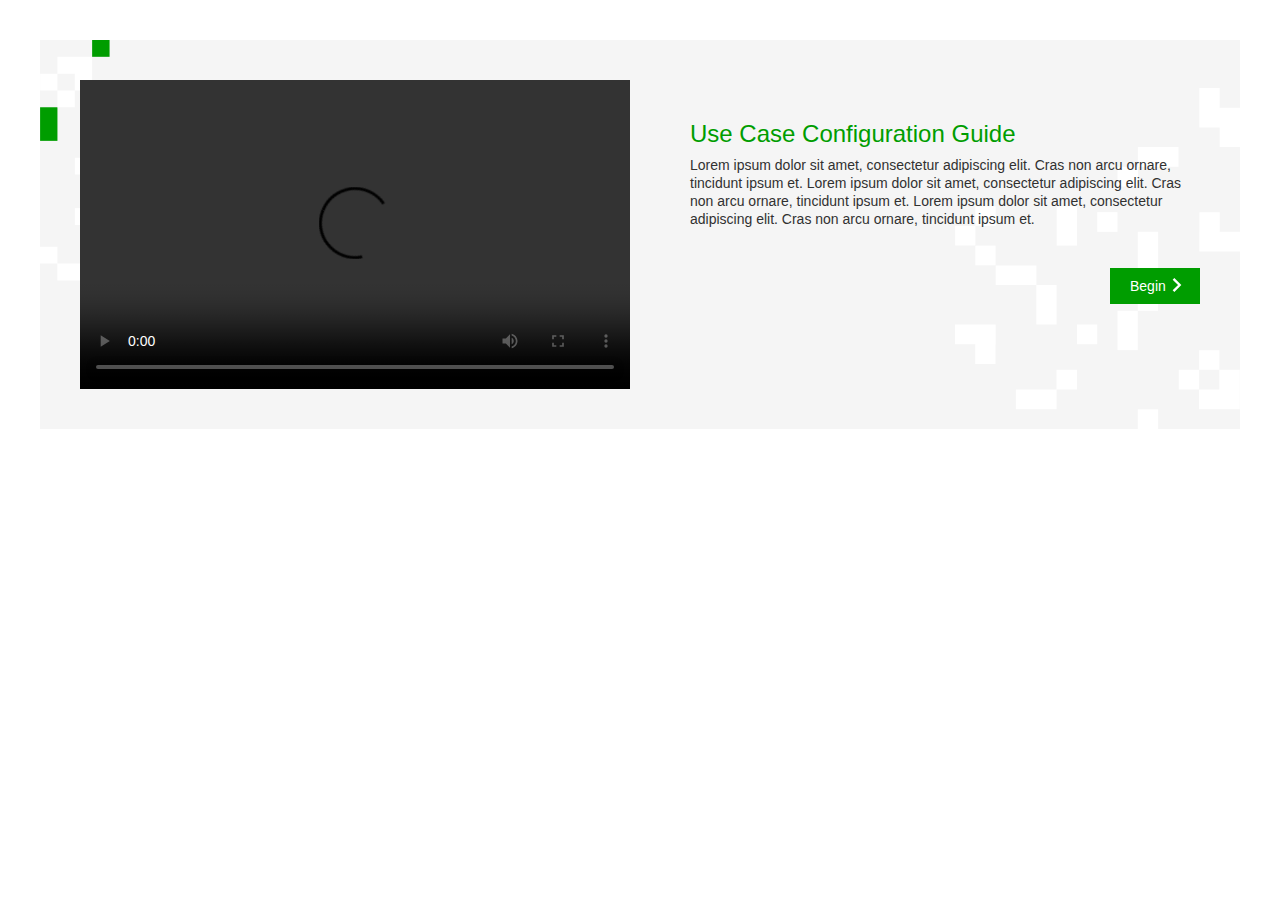
==== index.html @ f62fd621 "ready for review" ====
<!DOCTYPE html>
<html>
<head>
  <title>Use Case Configuration Guide</title>

  <link href="css/style.css" rel="stylesheet" type="text/css">
  
  <meta name="viewport" content="width=device-width, initial-scale=1.0">

  <script src="js/SCORM_API_wrapper.js" type="text/javascript"></script>
  <script src="https://cdnjs.cloudflare.com/ajax/libs/gsap/3.6.0/gsap.min.js"></script>
</head>

<body>
  <div class='container'>
    <video class='cont-vid' width='550' height='309' controls>
      <source src="assets/temp_vid.mp4" type="video/mp4">
    </video>
    <div class='cont-text'>
      <div id='p-header'>Use Case Configuration Guide</div>
      <div id='p-body'>Lorem ipsum dolor sit amet, consectetur adipiscing elit. Cras non arcu ornare, tincidunt ipsum et. Lorem ipsum dolor sit amet, consectetur adipiscing elit. Cras non arcu ornare, tincidunt ipsum et. Lorem ipsum dolor sit amet, consectetur adipiscing elit. Cras non arcu ornare, tincidunt ipsum et.</div>
      <a class='gen-link' href="slides.html">Begin</a>
    </div>
  </div>

  
</body>
</html>
---- css/style.css ----
body {
    margin: 0;
    padding: 0;
    background-color: #ffffff;
}

@font-face {
  font-family: Lausanne 300;
  src: url('../fonts/500/Lausanne-300.eot');
  src: url('../fonts/500/Lausanne-300.woff') format('woff'),
       url('../fonts/500/Lausanne-300.woff2') format('woff2'),
       url('../fonts/500/Lausanne-300.svg') format('svg'),
       url('../fonts/500/Lausanne-300.ttf') format('truetype');
  font-weight: 300;
  font-style: normal;
}

@font-face {
    font-family: Lausanne 500;
    src: url('../fonts/500/Lausanne-500.eot');
    src: url('../fonts/500/Lausanne-500.woff') format('woff'),
         url('../fonts/500/Lausanne-500.woff2') format('woff2'),
         url('../fonts/500/Lausanne-500.svg') format('svg'),
         url('../fonts/500/Lausanne-500.ttf') format('truetype');
    font-weight:500;
    font-style: normal;
}

@font-face {
    font-family: Lausanne 800;
    src: url('../fonts/500/Lausanne-800.eot');
    src: url('../fonts/500/Lausanne-800.woff') format('woff'),
         url('../fonts/500/Lausanne-800.woff2') format('woff2'),
         url('../fonts/500/Lausanne-800.svg') format('svg'),
         url('../fonts/500/Lausanne-800.ttf') format('truetype');
    font-weight: 800;
    font-style: normal;
}

.container {
  display: flex;
  height: 100%;
  margin: 40px;
  background-color: #f5f5f5;
}

.cont-vid{
  padding: 40px;
  background-image: url(../assets/start_bg.svg);
  background-size: 22%;
  background-position: left top;
  background-repeat: no-repeat;
  background-color: #f5f5f5;
}

.cont-text{
  flex-grow: 1;
  padding: 40px 40px 40px 20px;
  background-image: url(../assets/start_bg2.svg);
  background-size: 50%;
  background-position: right bottom;
  background-repeat: no-repeat;
  background-color: #f5f5f5;
}

#p-header{
  padding-top: 40px;
  padding-bottom: 8px;
  font-family: 'Lausanne 800', Arial, sans-serif;
  font-size: 24px;
  color: #009d00;
}

#p-body{
  font-family: 'Lausanne 300', Arial, sans-serif;
  font-size: 14px;
  line-height: 18px;
  color: #313131;
}

.gen-link{
  cursor: pointer;
  text-decoration: none;
  background-image: url(../assets/gen_link.svg);
  background-size: 14px 14px;
  background-position: 60px 10px;
  background-repeat: no-repeat;
  font-family: 'Lausanne 500', Arial, sans-serif;
  font-size: 14px;
  width: 50px;
  color: #ffffff;
  padding: 10px 20px 10px 20px;
  margin-top: 40px;
  float: right;
  background-color: #009d00;
}

a:hover {
  background-color: #318e00;
}
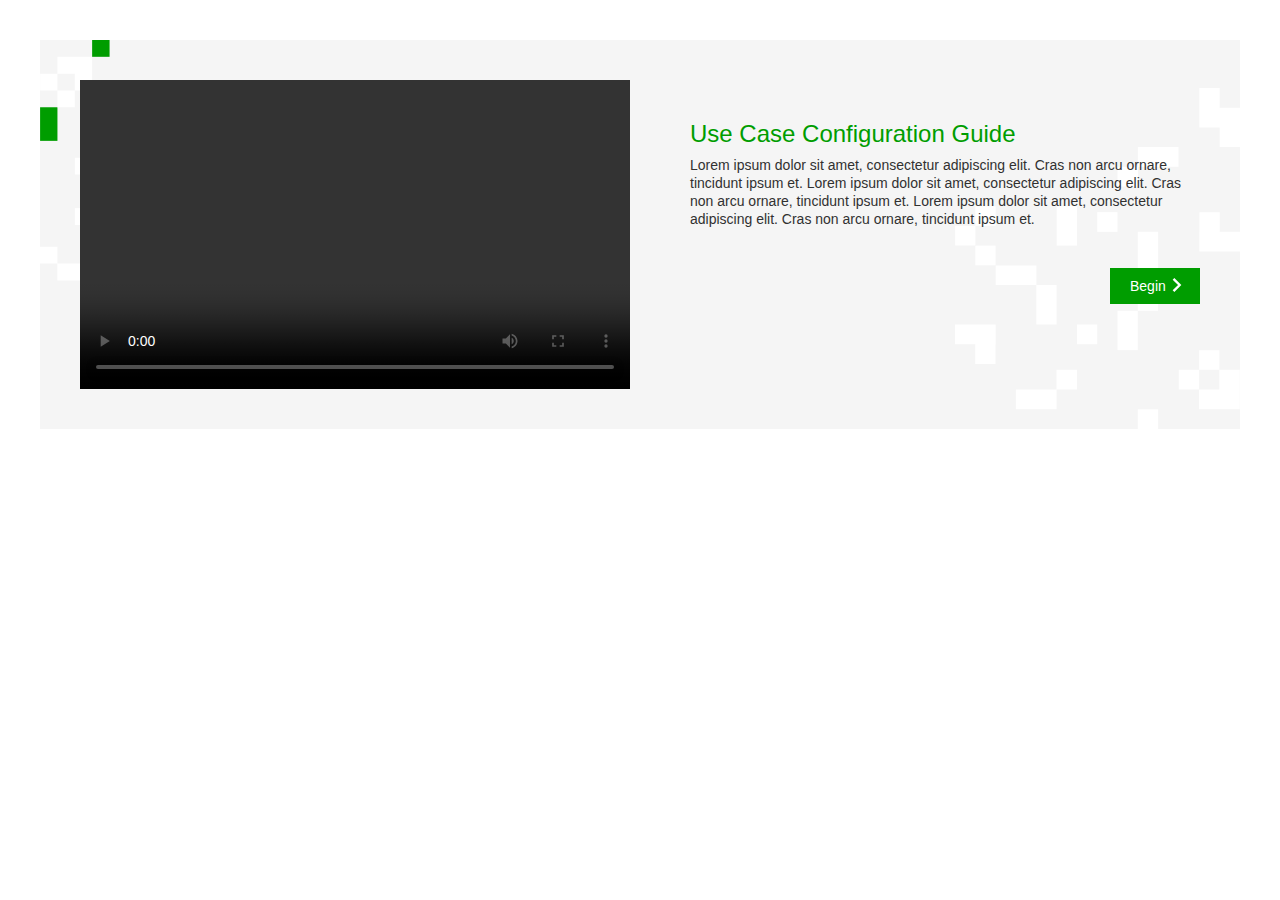
==== commit 05089d30: "vid to image" ====
--- a/index.html
+++ b/index.html
@@ -14,7 +14,9 @@
 <body>
   <div class='container'>
     <video class='cont-vid' width='550' height='309' controls>
-      <source src="assets/temp_vid.mp4" type="video/mp4">
+      <!-- <source src="assets/temp_vid.mp4" type="video/mp4"> -->
+      <img src="assets/tempVid.jpg" alt="video">
+
     </video>
     <div class='cont-text'>
       <div id='p-header'>Use Case Configuration Guide</div>
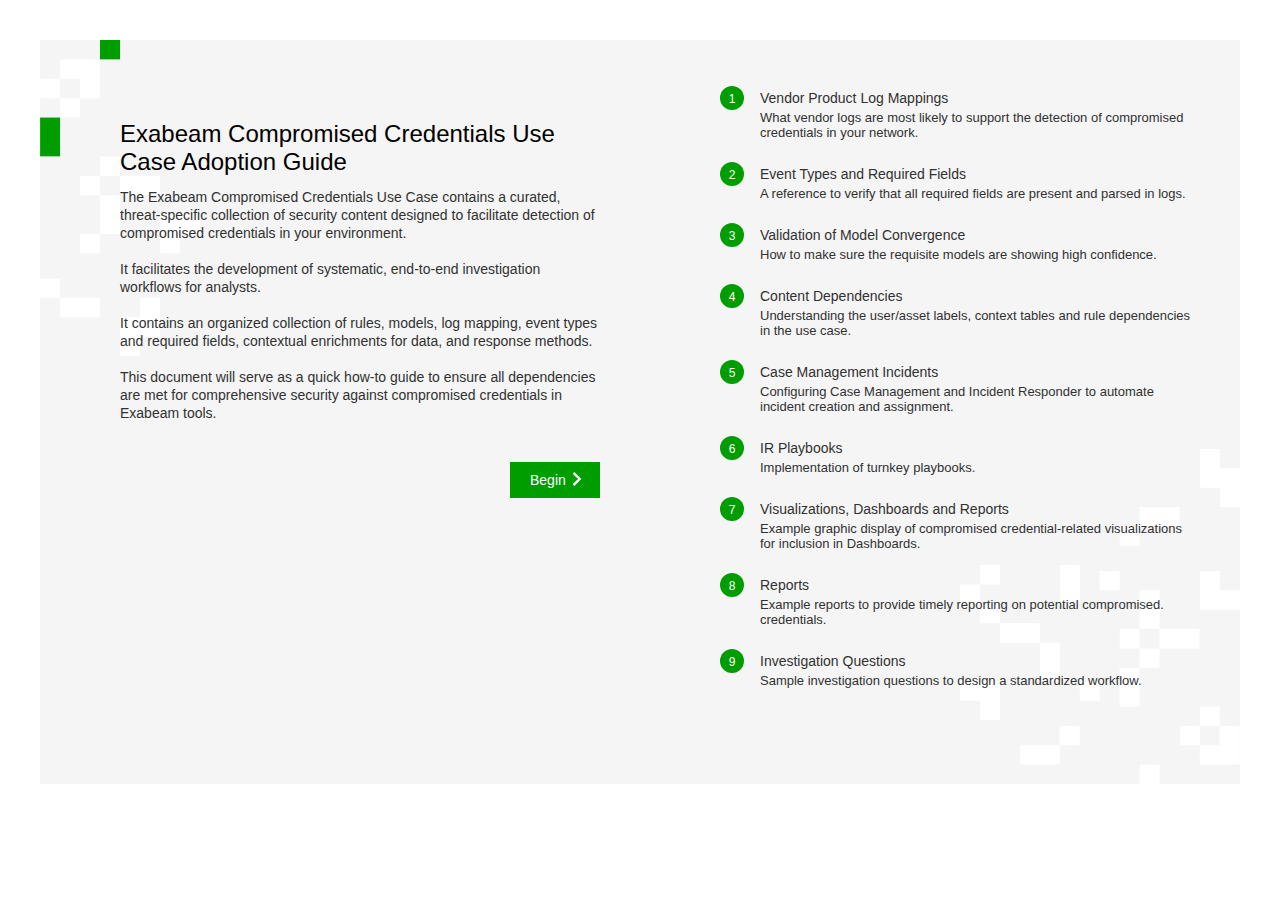
==== commit 2601e0d7: "updated start page and slide margins" ====
--- a/index.html
+++ b/index.html
@@ -13,15 +13,78 @@
 
 <body>
   <div class='container'>
-    <video class='cont-vid' width='550' height='309' controls>
-      <!-- <source src="assets/temp_vid.mp4" type="video/mp4"> -->
+    <div class='cont-text'>
+      <div id='p-header'>Exabeam Compromised Credentials Use Case Adoption Guide</div>
+      <div id='p-body'>The Exabeam Compromised Credentials Use Case contains a curated, threat-specific collection of security content designed to facilitate detection of compromised credentials in your environment.</br></br> 
+
+        It facilitates the development of systematic, end-to-end investigation workflows for analysts.</br></br>  
+        
+        It contains an organized collection of rules, models, log mapping, event types and required fields, contextual enrichments for data, and response methods.</br></br> 
+        
+        This document will serve as a quick how-to guide to ensure all dependencies are met for comprehensive security against compromised credentials in Exabeam tools. 
+        </div>
+      <a class='gen-link' href="slides.html">Begin</a>
+    </div>
+    <!-- <video class='cont-vid' width='550' height='309' controls>
+      <source src="assets/temp_vid.mp4" type="video/mp4">
       <img src="assets/tempVid.jpg" alt="video">
 
-    </video>
-    <div class='cont-text'>
-      <div id='p-header'>Use Case Configuration Guide</div>
-      <div id='p-body'>Lorem ipsum dolor sit amet, consectetur adipiscing elit. Cras non arcu ornare, tincidunt ipsum et. Lorem ipsum dolor sit amet, consectetur adipiscing elit. Cras non arcu ornare, tincidunt ipsum et. Lorem ipsum dolor sit amet, consectetur adipiscing elit. Cras non arcu ornare, tincidunt ipsum et.</div>
-      <a class='gen-link' href="slides.html">Begin</a>
+    </video> -->
+    <div class='cont-text2'>
+      <div class='p-header-list'>
+        <div id='p-num'>1</div>
+        <div id='p-title-list'>Vendor Product Log Mappings
+          <div id='p-subtitle-list'>What vendor logs are most likely to support the detection of compromised credentials in your network.</div>
+        </div>
+      </div>
+      <div class='p-header-list'>
+        <div id='p-num'>2</div>
+        <div id='p-title-list'>Event Types and Required Fields
+          <div id='p-subtitle-list'>A reference to verify that all required fields are present and parsed in logs. </div>
+        </div>
+      </div>
+      <div class='p-header-list'>
+        <div id='p-num'>3</div>
+        <div id='p-title-list'>Validation of Model Convergence
+          <div id='p-subtitle-list'>How to make sure the requisite models are showing high confidence.</div>
+        </div>
+      </div>
+      <div class='p-header-list'>
+        <div id='p-num'>4</div>
+        <div id='p-title-list'>Content Dependencies
+          <div id='p-subtitle-list'>Understanding the user/asset labels, context tables and rule dependencies in the use case.</div>
+        </div>
+      </div>
+      <div class='p-header-list'>
+        <div id='p-num'>5</div>
+        <div id='p-title-list'>Case Management Incidents
+          <div id='p-subtitle-list'>Configuring Case Management and Incident Responder to automate incident creation and assignment.</div>
+        </div>
+      </div>
+      <div class='p-header-list'>
+        <div id='p-num'>6</div>
+        <div id='p-title-list'>IR Playbooks
+          <div id='p-subtitle-list'>Implementation of turnkey playbooks.</div>
+        </div>
+      </div>
+      <div class='p-header-list'>
+        <div id='p-num'>7</div>
+        <div id='p-title-list'>Visualizations, Dashboards and Reports
+          <div id='p-subtitle-list'>Example graphic display of compromised credential-related visualizations for inclusion in Dashboards.</div>
+        </div>
+      </div>
+      <div class='p-header-list'>
+        <div id='p-num'>8</div>
+        <div id='p-title-list'>Reports
+          <div id='p-subtitle-list'>Example reports to provide timely reporting on potential compromised. credentials. </div>
+        </div>
+      </div>
+      <div class='p-header-list'>
+        <div id='p-num'>9</div>
+        <div id='p-title-list'>Investigation Questions
+          <div id='p-subtitle-list'>Sample investigation questions to design a standardized workflow. </div>
+        </div>
+      </div>
     </div>
   </div>
 
--- a/css/style.css
+++ b/css/style.css
@@ -44,18 +44,29 @@
   background-color: #f5f5f5;
 }
 
-.cont-vid{
+/* .cont-vid{
   padding: 40px;
   background-image: url(../assets/start_bg.svg);
   background-size: 22%;
   background-position: left top;
   background-repeat: no-repeat;
   background-color: #f5f5f5;
+} */
+
+.cont-text{
+  width: 50%;
+  padding: 40px 80px 80px 80px;
+  background-image: url(../assets/start_bg.svg);
+  background-size: 25%;
+  background-position: left top;
+  background-repeat: no-repeat;
+  background-color: #f5f5f5;
 }
 
-.cont-text{
+.cont-text2{
+  width: 50%;
   flex-grow: 1;
-  padding: 40px 40px 40px 20px;
+  padding: 40px 40px 80px 40px;
   background-image: url(../assets/start_bg2.svg);
   background-size: 50%;
   background-position: right bottom;
@@ -65,10 +76,10 @@
 
 #p-header{
   padding-top: 40px;
-  padding-bottom: 8px;
+  padding-bottom: 12px;
   font-family: 'Lausanne 800', Arial, sans-serif;
   font-size: 24px;
-  color: #009d00;
+  color: #000000;
 }
 
 #p-body{
@@ -97,4 +108,39 @@
 
 a:hover {
   background-color: #318e00;
+}
+
+.p-header-list{
+  display: flex;
+  margin-bottom: 16px;
+}
+
+#p-num{
+  flex-shrink: 0;
+  width: 24px;
+  height: 24px;
+  padding-top: 12px;
+  text-align: center;
+  background-image: url(../assets/circle_green.svg);
+  background-position: center;
+  background-size: 24px 24px;
+  background-repeat: no-repeat;
+  font-family: 'Lausanne 800', Arial, sans-serif;
+  font-size: 12px;
+  color: #ffffff;
+}
+
+#p-title-list{
+  font-family: 'Lausanne 800', Arial, sans-serif;
+  font-size: 14px;
+  color: #313131;
+  padding-top: 10px;
+  padding-left: 16px;
+}
+
+#p-subtitle-list{
+  font-family: 'Lausanne 300', Arial, sans-serif;
+  font-size: 13px;
+  color: #313131;
+  padding-top: 4px;
 }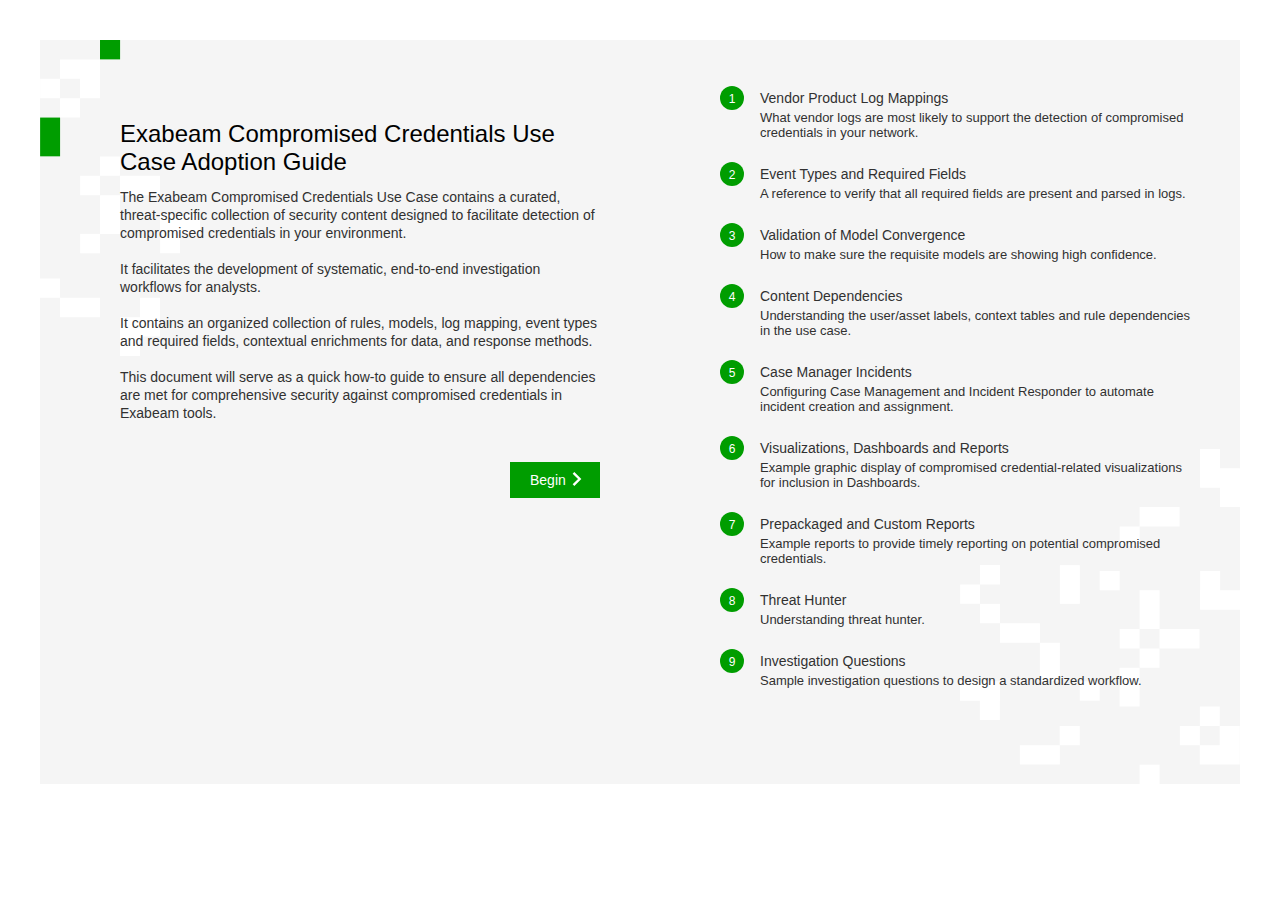
==== commit 9adf72f0: "final content" ====
--- a/index.html
+++ b/index.html
@@ -57,26 +57,26 @@
       </div>
       <div class='p-header-list'>
         <div id='p-num'>5</div>
-        <div id='p-title-list'>Case Management Incidents
+        <div id='p-title-list'>Case Manager Incidents
           <div id='p-subtitle-list'>Configuring Case Management and Incident Responder to automate incident creation and assignment.</div>
         </div>
       </div>
       <div class='p-header-list'>
         <div id='p-num'>6</div>
-        <div id='p-title-list'>IR Playbooks
-          <div id='p-subtitle-list'>Implementation of turnkey playbooks.</div>
-        </div>
-      </div>
-      <div class='p-header-list'>
-        <div id='p-num'>7</div>
         <div id='p-title-list'>Visualizations, Dashboards and Reports
           <div id='p-subtitle-list'>Example graphic display of compromised credential-related visualizations for inclusion in Dashboards.</div>
         </div>
       </div>
       <div class='p-header-list'>
+        <div id='p-num'>7</div>
+        <div id='p-title-list'>Prepackaged and Custom Reports
+          <div id='p-subtitle-list'>Example reports to provide timely reporting on potential compromised credentials.</div>
+        </div>
+      </div>
+      <div class='p-header-list'>
         <div id='p-num'>8</div>
-        <div id='p-title-list'>Reports
-          <div id='p-subtitle-list'>Example reports to provide timely reporting on potential compromised. credentials. </div>
+        <div id='p-title-list'>Threat Hunter
+          <div id='p-subtitle-list'>Understanding threat hunter.</div>
         </div>
       </div>
       <div class='p-header-list'>
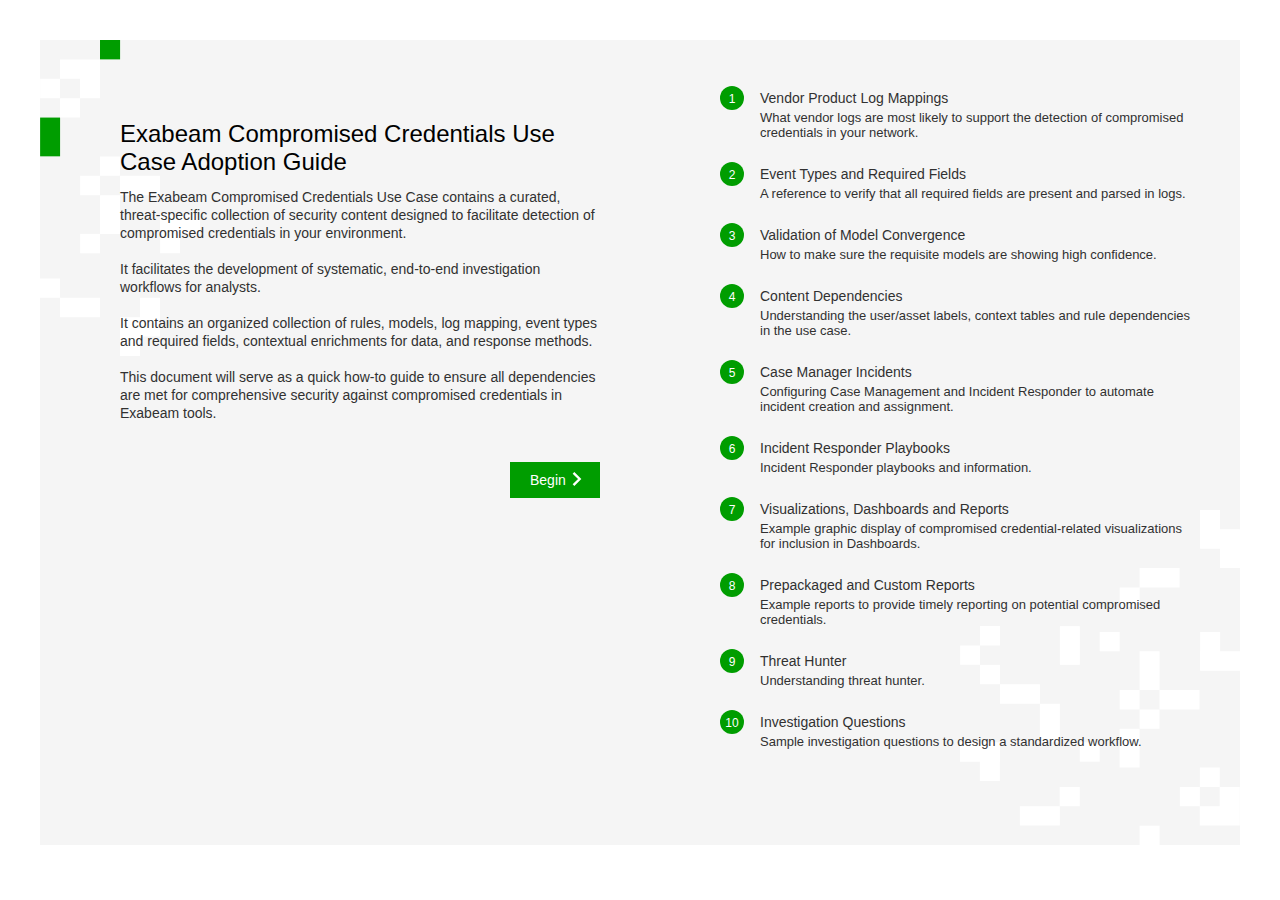
==== commit 6440dd60: "back to intro btn, added IR slide" ====
--- a/index.html
+++ b/index.html
@@ -63,24 +63,30 @@
       </div>
       <div class='p-header-list'>
         <div id='p-num'>6</div>
+        <div id='p-title-list'>Incident Responder Playbooks
+          <div id='p-subtitle-list'>Incident Responder playbooks and information.</div>
+        </div>
+      </div>
+      <div class='p-header-list'>
+        <div id='p-num'>7</div>
         <div id='p-title-list'>Visualizations, Dashboards and Reports
           <div id='p-subtitle-list'>Example graphic display of compromised credential-related visualizations for inclusion in Dashboards.</div>
         </div>
       </div>
       <div class='p-header-list'>
-        <div id='p-num'>7</div>
+        <div id='p-num'>8</div>
         <div id='p-title-list'>Prepackaged and Custom Reports
           <div id='p-subtitle-list'>Example reports to provide timely reporting on potential compromised credentials.</div>
         </div>
       </div>
       <div class='p-header-list'>
-        <div id='p-num'>8</div>
+        <div id='p-num'>9</div>
         <div id='p-title-list'>Threat Hunter
           <div id='p-subtitle-list'>Understanding threat hunter.</div>
         </div>
       </div>
       <div class='p-header-list'>
-        <div id='p-num'>9</div>
+        <div id='p-num'>10</div>
         <div id='p-title-list'>Investigation Questions
           <div id='p-subtitle-list'>Sample investigation questions to design a standardized workflow. </div>
         </div>
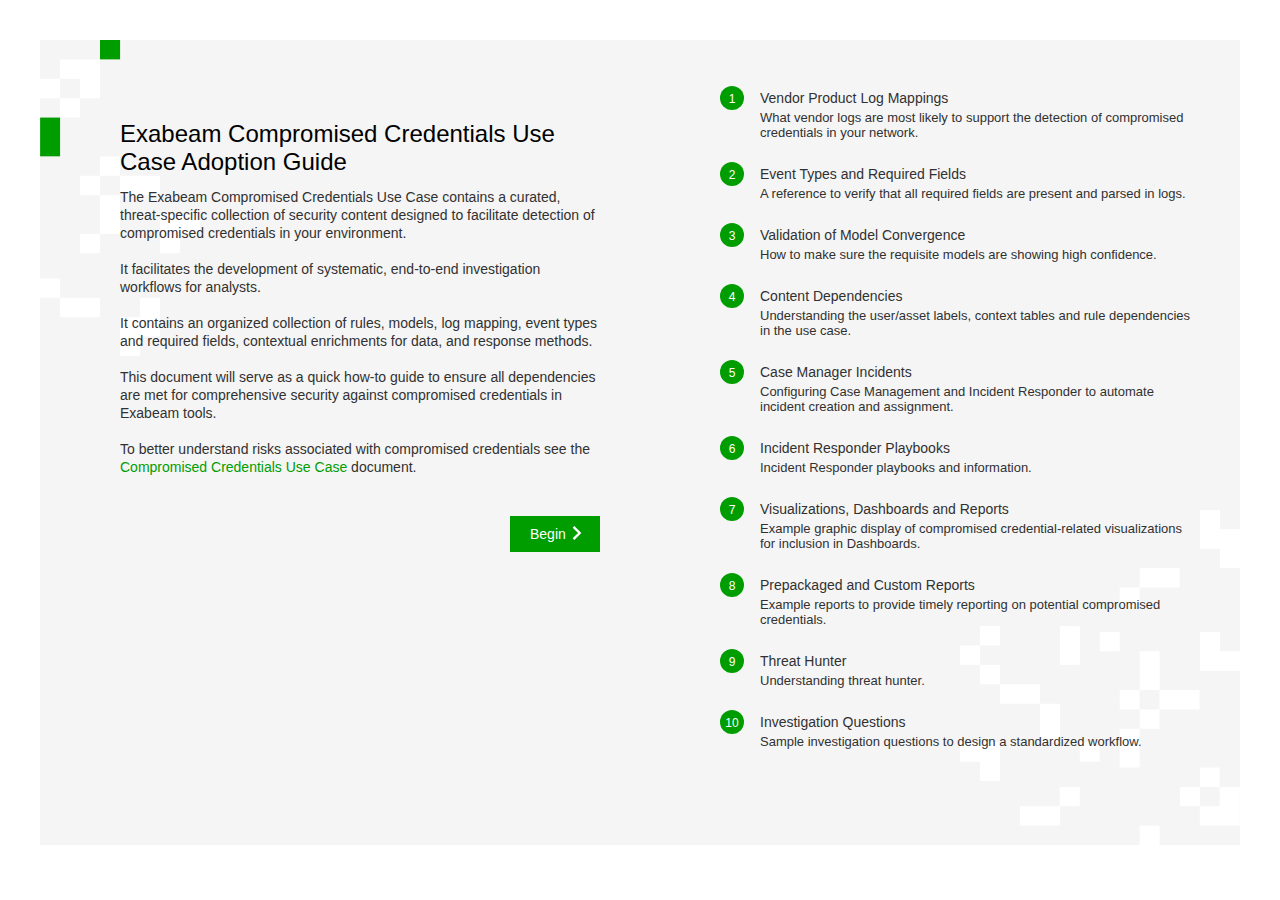
==== commit c09dabc6: "added text + link to start page" ====
--- a/index.html
+++ b/index.html
@@ -21,7 +21,9 @@
         
         It contains an organized collection of rules, models, log mapping, event types and required fields, contextual enrichments for data, and response methods.</br></br> 
         
-        This document will serve as a quick how-to guide to ensure all dependencies are met for comprehensive security against compromised credentials in Exabeam tools. 
+        This document will serve as a quick how-to guide to ensure all dependencies are met for comprehensive security against compromised credentials in Exabeam tools.</br></br>
+        
+        To better understand risks associated with compromised credentials see the <a href='https://community.exabeam.com/s/article/Compromised-Credentials-Chapter-1' target='_blank'>Compromised Credentials Use Case</a> document.
         </div>
       <a class='gen-link' href="slides.html">Begin</a>
     </div>
--- a/css/style.css
+++ b/css/style.css
@@ -106,8 +106,15 @@
   background-color: #009d00;
 }
 
-a:hover {
+.gen-link:hover {
   background-color: #318e00;
+}
+
+#p-body a{
+  cursor: pointer;
+  text-decoration: none;
+  font-family: 'Lausanne 500', Arial, sans-serif;
+  color: #009d00;
 }
 
 .p-header-list{
